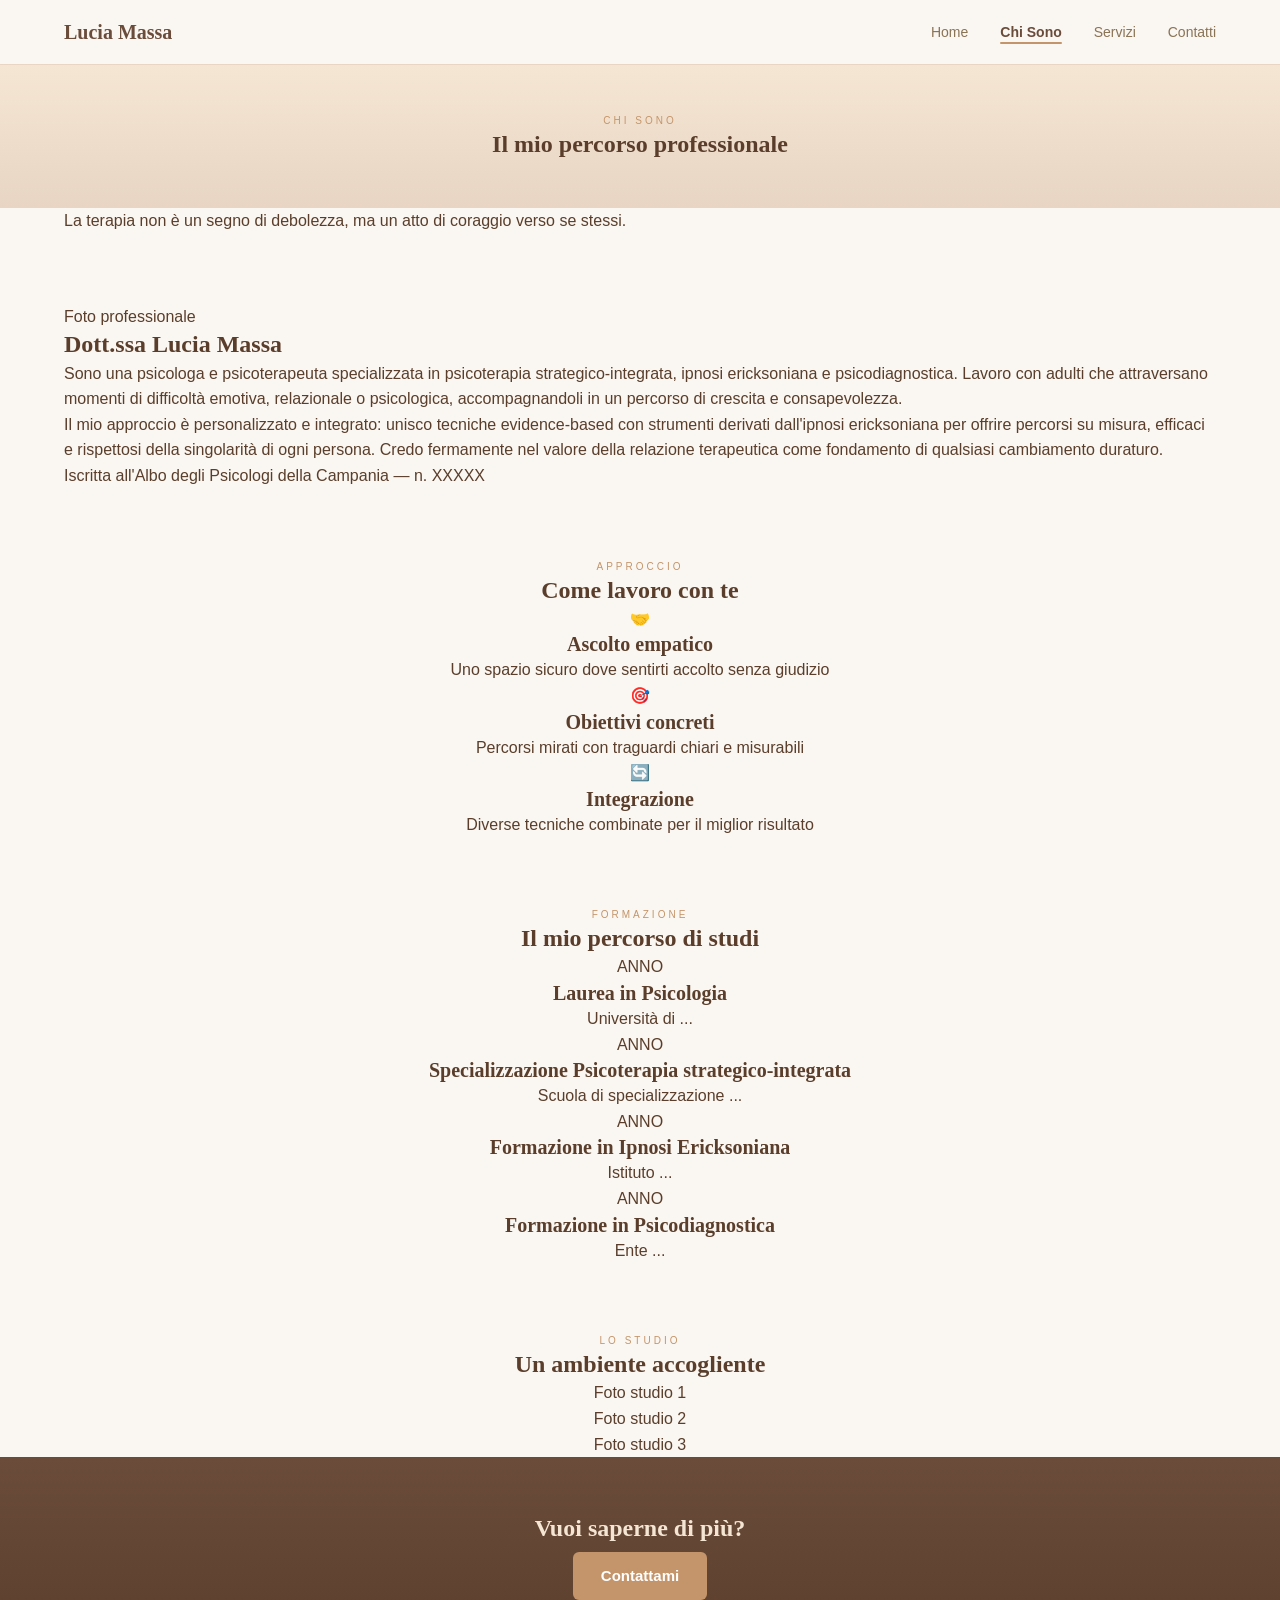
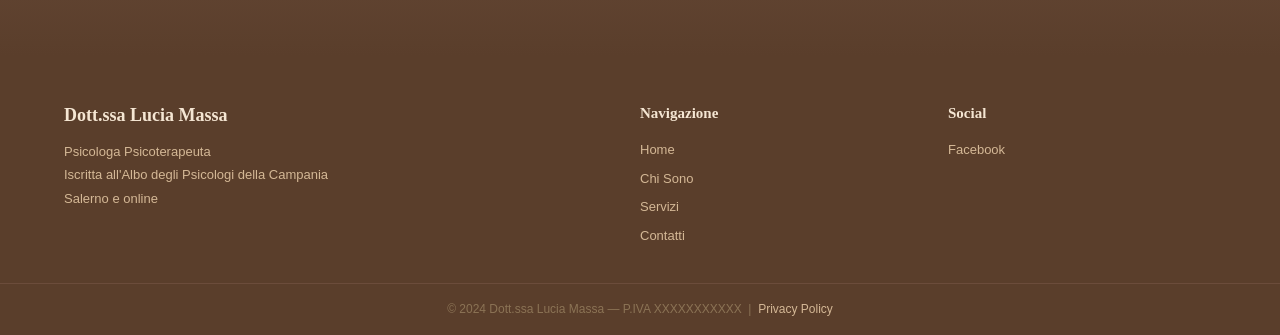
==== chi-sono.html @ 6794a8ab "feat: add Chi Sono page with bio, approach, timeline, and studio gallery" ====
<!DOCTYPE html>
<html lang="it">
<head>
  <meta charset="UTF-8">
  <meta name="viewport" content="width=device-width, initial-scale=1.0">
  <title>Chi Sono — Dott.ssa Lucia Massa, Psicologa Salerno</title>
  <meta name="description" content="Scopri il percorso professionale della Dott.ssa Lucia Massa, psicologa e psicoterapeuta a Salerno. Formazione, approccio terapeutico e valori che guidano il suo lavoro.">

  <!-- Open Graph -->
  <meta property="og:title" content="Chi Sono — Dott.ssa Lucia Massa, Psicologa Salerno">
  <meta property="og:description" content="Il percorso di formazione e l'approccio terapeutico della Dott.ssa Lucia Massa, psicologa e psicoterapeuta a Salerno.">
  <meta property="og:type" content="website">
  <meta property="og:locale" content="it_IT">

  <!-- Schema.org JSON-LD -->
  <script type="application/ld+json">
  {
    "@context": "https://schema.org",
    "@type": "Person",
    "name": "Lucia Massa",
    "jobTitle": "Psicologa Psicoterapeuta",
    "address": {
      "@type": "PostalAddress",
      "addressLocality": "Salerno",
      "addressCountry": "IT"
    }
  }
  </script>

  <link rel="stylesheet" href="css/style.css">
</head>
<body>

  <!-- Skip link -->
  <a href="#main-content" class="skip-link">Vai al contenuto principale</a>

  <!-- Navbar -->
  <nav class="navbar">
    <div class="container">
      <a href="index.html" class="navbar-logo">Lucia Massa</a>
      <ul class="navbar-links">
        <li><a href="index.html">Home</a></li>
        <li><a href="chi-sono.html" class="active">Chi Sono</a></li>
        <li><a href="servizi.html">Servizi</a></li>
        <li><a href="contatti.html">Contatti</a></li>
      </ul>
      <button class="hamburger" aria-label="Apri menu di navigazione" aria-expanded="false">
        <span></span>
        <span></span>
        <span></span>
      </button>
    </div>
  </nav>

  <!-- Mobile overlay -->
  <div class="mobile-overlay" id="mobileOverlay"></div>

  <!-- Mobile menu -->
  <div class="mobile-menu" id="mobileMenu">
    <a href="index.html">Home</a>
    <a href="chi-sono.html" class="active">Chi Sono</a>
    <a href="servizi.html">Servizi</a>
    <a href="contatti.html">Contatti</a>
  </div>

  <!-- Main content -->
  <main id="main-content">

    <!-- Page header -->
    <section class="page-header">
      <div class="container">
        <p class="section-label">Chi Sono</p>
        <h1 class="section-title">Il mio percorso professionale</h1>
      </div>
    </section>

    <!-- Quote section -->
    <section class="quote-section">
      <div class="container">
        <blockquote>
          La terapia non è un segno di debolezza, ma un atto di coraggio verso se stessi.
        </blockquote>
      </div>
    </section>

    <!-- Bio section -->
    <section class="bio-section section-padding fade-in">
      <div class="container">
        <div class="bio-grid">
          <div class="bio-photo-placeholder" aria-label="Foto professionale della Dott.ssa Lucia Massa">Foto professionale</div>
          <div class="bio-text">
            <h2>Dott.ssa Lucia Massa</h2>
            <p>Sono una psicologa e psicoterapeuta specializzata in psicoterapia strategico-integrata, ipnosi ericksoniana e psicodiagnostica. Lavoro con adulti che attraversano momenti di difficoltà emotiva, relazionale o psicologica, accompagnandoli in un percorso di crescita e consapevolezza.</p>
            <p>Il mio approccio è personalizzato e integrato: unisco tecniche evidence-based con strumenti derivati dall'ipnosi ericksoniana per offrire percorsi su misura, efficaci e rispettosi della singolarità di ogni persona. Credo fermamente nel valore della relazione terapeutica come fondamento di qualsiasi cambiamento duraturo.</p>
            <p class="bio-albo">Iscritta all'Albo degli Psicologi della Campania — n. XXXXX</p>
          </div>
        </div>
      </div>
    </section>

    <!-- Approach section -->
    <section class="approach-section fade-in">
      <div class="container" style="text-align: center;">
        <p class="section-label">Approccio</p>
        <h2 class="section-title">Come lavoro con te</h2>
        <div class="approach-grid">
          <div class="approach-card">
            <div class="card-emoji">🤝</div>
            <h3>Ascolto empatico</h3>
            <p>Uno spazio sicuro dove sentirti accolto senza giudizio</p>
          </div>
          <div class="approach-card">
            <div class="card-emoji">🎯</div>
            <h3>Obiettivi concreti</h3>
            <p>Percorsi mirati con traguardi chiari e misurabili</p>
          </div>
          <div class="approach-card">
            <div class="card-emoji">🔄</div>
            <h3>Integrazione</h3>
            <p>Diverse tecniche combinate per il miglior risultato</p>
          </div>
        </div>
      </div>
    </section>

    <!-- Timeline section -->
    <section class="timeline-section section-padding fade-in">
      <div class="container" style="text-align: center;">
        <p class="section-label">Formazione</p>
        <h2 class="section-title">Il mio percorso di studi</h2>
        <div class="timeline">
          <div class="timeline-item">
            <div class="timeline-dot"></div>
            <div class="timeline-content">
              <span class="timeline-year">ANNO</span>
              <h3>Laurea in Psicologia</h3>
              <p>Università di ...</p>
            </div>
          </div>
          <div class="timeline-item">
            <div class="timeline-dot"></div>
            <div class="timeline-content">
              <span class="timeline-year">ANNO</span>
              <h3>Specializzazione Psicoterapia strategico-integrata</h3>
              <p>Scuola di specializzazione ...</p>
            </div>
          </div>
          <div class="timeline-item">
            <div class="timeline-dot"></div>
            <div class="timeline-content">
              <span class="timeline-year">ANNO</span>
              <h3>Formazione in Ipnosi Ericksoniana</h3>
              <p>Istituto ...</p>
            </div>
          </div>
          <div class="timeline-item">
            <div class="timeline-dot"></div>
            <div class="timeline-content">
              <span class="timeline-year">ANNO</span>
              <h3>Formazione in Psicodiagnostica</h3>
              <p>Ente ...</p>
            </div>
          </div>
        </div>
      </div>
    </section>

    <!-- Studio section -->
    <section class="studio-section fade-in">
      <div class="container" style="text-align: center;">
        <p class="section-label">Lo studio</p>
        <h2 class="section-title">Un ambiente accogliente</h2>
        <div class="studio-grid">
          <div class="studio-placeholder">Foto studio 1</div>
          <div class="studio-placeholder">Foto studio 2</div>
          <div class="studio-placeholder">Foto studio 3</div>
        </div>
      </div>
    </section>

    <!-- CTA section -->
    <section class="cta-section fade-in">
      <div class="container">
        <h2>Vuoi saperne di più?</h2>
        <a href="contatti.html" class="btn btn-primary">Contattami</a>
      </div>
    </section>

  </main>

  <!-- Footer -->
  <footer class="footer">
    <div class="container">
      <div class="footer-grid">
        <div class="footer-brand">
          <h3>Dott.ssa Lucia Massa</h3>
          <p>Psicologa Psicoterapeuta<br>
          Iscritta all'Albo degli Psicologi della Campania<br>
          Salerno e online</p>
        </div>
        <div class="footer-nav">
          <h4>Navigazione</h4>
          <nav aria-label="Footer navigation">
            <a href="index.html">Home</a>
            <a href="chi-sono.html">Chi Sono</a>
            <a href="servizi.html">Servizi</a>
            <a href="contatti.html">Contatti</a>
          </nav>
        </div>
        <div class="footer-social">
          <h4>Social</h4>
          <a href="https://www.facebook.com/lucia.massa.106" target="_blank" rel="noopener">Facebook</a>
        </div>
      </div>
    </div>
    <div class="footer-bottom">
      <div class="container">
        <p>© 2024 Dott.ssa Lucia Massa — P.IVA XXXXXXXXXXX &nbsp;|&nbsp; <a href="privacy.html">Privacy Policy</a></p>
      </div>
    </div>
  </footer>

  <script src="js/main.js" defer></script>

</body>
</html>
---- css/style.css ----
/* ===========================
   CSS RESET
   =========================== */
*, *::before, *::after { margin: 0; padding: 0; box-sizing: border-box; }

/* ===========================
   CUSTOM PROPERTIES
   =========================== */
:root {
  --text-dark: #5a3e2b;
  --text-mid: #6b4c3b;
  --text-light: #8b7355;
  --accent: #c4956a;
  --accent-hover: #b8856a;
  --bg-primary: #faf6f1;
  --bg-secondary: #f5e6d3;
  --bg-tertiary: #e8d5c4;
  --bg-warm: #d4b896;
  --dark-bg: #5a3e2b;
  --dark-mid: #6b4c3b;
  --whatsapp: #25d366;
  --white: #ffffff;
  --shadow-sm: 0 1px 3px rgba(0,0,0,0.06);
  --shadow-md: 0 4px 12px rgba(0,0,0,0.08);
  --shadow-lg: 0 8px 24px rgba(0,0,0,0.12);
  --radius-sm: 6px;
  --radius-md: 10px;
  --radius-lg: 16px;
  --radius-full: 50%;
  --transition: 0.3s ease;
  --max-width: 1200px;
  --font-heading: Georgia, "Times New Roman", serif;
  --font-body: -apple-system, BlinkMacSystemFont, "Segoe UI", Roboto, "Helvetica Neue", Arial, sans-serif;
}

/* ===========================
   BASE
   =========================== */
html {
  scroll-behavior: smooth;
}

body {
  font-family: var(--font-body);
  color: var(--text-dark);
  background-color: var(--bg-primary);
  line-height: 1.6;
  -webkit-font-smoothing: antialiased;
  -moz-osx-font-smoothing: grayscale;
}

img {
  max-width: 100%;
  height: auto;
  display: block;
}

a {
  color: inherit;
  text-decoration: none;
}

ul {
  list-style: none;
}

/* ===========================
   TYPOGRAPHY
   =========================== */
h1, h2, h3, h4 {
  font-family: var(--font-heading);
  color: var(--text-dark);
  line-height: 1.3;
}

h1 { font-size: 2rem; }
h2 { font-size: 1.5rem; }
h3 { font-size: 1.25rem; }

.section-label {
  font-size: 0.625rem;
  color: var(--accent);
  letter-spacing: 3px;
  text-transform: uppercase;
}

.section-title {
  font-family: var(--font-heading);
  font-size: 1.5rem;
  color: var(--text-dark);
}

.section-subtitle {
  font-size: 0.875rem;
  color: var(--text-light);
}

/* ===========================
   LAYOUT
   =========================== */
.container {
  max-width: var(--max-width);
  margin: 0 auto;
  padding: 0 24px;
}

.section-padding {
  padding: 70px 0;
}

/* ===========================
   BUTTONS
   =========================== */
.btn {
  display: inline-flex;
  align-items: center;
  justify-content: center;
  gap: 0.5rem;
  padding: 12px 28px;
  border-radius: var(--radius-sm);
  font-size: 0.9375rem;
  font-weight: 600;
  cursor: pointer;
  transition: var(--transition);
  border: none;
  text-decoration: none;
}

.btn:hover {
  transform: translateY(-1px);
  box-shadow: var(--shadow-md);
}

.btn-primary {
  background-color: var(--accent);
  color: var(--white);
}

.btn-primary:hover {
  background-color: var(--accent-hover);
}

.btn-outline {
  background-color: transparent;
  color: var(--text-mid);
  border: 1.5px solid var(--accent);
}

.btn-outline:hover {
  background-color: var(--accent);
  color: var(--white);
}

.btn-whatsapp {
  background-color: #25d366;
  color: var(--white);
}

.btn-whatsapp:hover {
  background-color: #1fb855;
}

/* ===========================
   SKIP LINK
   =========================== */
.skip-link {
  position: absolute;
  top: -100%;
  left: 0;
  background-color: var(--accent);
  color: var(--white);
  padding: 8px 16px;
  z-index: 1000;
}

.skip-link:focus {
  top: 0;
}

/* ===========================
   SCROLL ANIMATIONS
   =========================== */
.fade-in {
  opacity: 0;
  transform: translateY(20px);
  transition: opacity 0.6s ease, transform 0.6s ease;
}

.fade-in.visible {
  opacity: 1;
  transform: translateY(0);
}

@media (prefers-reduced-motion: reduce) {
  .fade-in {
    opacity: 1;
    transform: none;
    transition: none;
  }
}

/* ===========================
   NAVBAR
   =========================== */
.navbar {
  position: sticky;
  top: 0;
  z-index: 100;
  background-color: var(--bg-primary);
  border-bottom: 1px solid var(--bg-tertiary);
  transition: box-shadow var(--transition);
}

.navbar.scrolled {
  box-shadow: var(--shadow-md);
}

.navbar .container {
  display: flex;
  justify-content: space-between;
  align-items: center;
  padding-top: 16px;
  padding-bottom: 16px;
}

.navbar-logo {
  font-family: var(--font-heading);
  font-size: 1.25rem;
  font-weight: bold;
  color: var(--text-mid);
}

.navbar-links {
  display: flex;
  gap: 2rem;
}

.navbar-links a {
  font-size: 0.875rem;
  color: var(--text-light);
  transition: color var(--transition);
  position: relative;
}

.navbar-links a:hover,
.navbar-links a.active {
  color: var(--text-mid);
  font-weight: 600;
}

.navbar-links a.active::after {
  content: "";
  position: absolute;
  bottom: -4px;
  left: 0;
  right: 0;
  height: 2px;
  background-color: var(--accent);
  border-radius: 1px;
}

/* ===========================
   HAMBURGER
   =========================== */
.hamburger {
  display: none;
  flex-direction: column;
  gap: 5px;
  cursor: pointer;
  padding: 4px;
  background: none;
  border: none;
}

.hamburger span {
  display: block;
  width: 24px;
  height: 2px;
  background-color: var(--text-mid);
  transition: transform var(--transition), opacity var(--transition);
}

.hamburger.open span:first-child {
  transform: rotate(45deg) translate(5px, 5px);
}

.hamburger.open span:nth-child(2) {
  opacity: 0;
}

.hamburger.open span:last-child {
  transform: rotate(-45deg) translate(5px, -5px);
}

/* ===========================
   MOBILE MENU
   =========================== */
.mobile-menu {
  position: fixed;
  top: 0;
  right: -100%;
  width: 280px;
  height: 100vh;
  background-color: var(--bg-primary);
  z-index: 99;
  padding: 80px 32px 32px;
  transition: right var(--transition);
  box-shadow: var(--shadow-lg);
}

.mobile-menu.open {
  right: 0;
}

.mobile-menu a {
  display: block;
  font-size: 1.125rem;
  color: var(--text-mid);
  padding: 16px 0;
  border-bottom: 1px solid var(--bg-tertiary);
  transition: color var(--transition);
}

.mobile-menu a:hover,
.mobile-menu a.active {
  color: var(--accent);
  font-weight: bold;
}

.mobile-overlay {
  display: none;
  position: fixed;
  inset: 0;
  background-color: rgba(0, 0, 0, 0.4);
  z-index: 98;
}

.mobile-overlay.open {
  display: block;
}

/* ===========================
   FOOTER
   =========================== */
.footer {
  background-color: var(--dark-bg);
  color: var(--bg-warm);
  padding: 48px 0 0;
}

.footer-grid {
  display: grid;
  grid-template-columns: 2fr 1fr 1fr;
  gap: 40px;
  padding-bottom: 32px;
}

.footer-brand h3 {
  font-family: var(--font-heading);
  color: var(--bg-secondary);
  font-size: 1.125rem;
  margin-bottom: 0.75rem;
}

.footer-brand p {
  font-size: 0.8125rem;
  line-height: 1.8;
  color: var(--bg-warm);
}

.footer-nav h4,
.footer-social h4 {
  font-family: var(--font-heading);
  color: var(--bg-secondary);
  font-size: 0.9375rem;
  margin-bottom: 0.75rem;
}

.footer-nav a,
.footer-social a {
  display: block;
  font-size: 0.8125rem;
  color: var(--bg-warm);
  padding: 4px 0;
  transition: color var(--transition);
}

.footer-nav a:hover,
.footer-social a:hover {
  color: var(--accent);
}

.footer-bottom {
  border-top: 1px solid var(--dark-mid);
  padding: 16px 0;
  text-align: center;
  font-size: 0.75rem;
  color: var(--text-light);
}

.footer-bottom a {
  color: var(--bg-warm);
  transition: color var(--transition);
}

.footer-bottom a:hover {
  color: var(--accent);
}

/* ===========================
   PAGE HEADER
   =========================== */
.page-header {
  background: linear-gradient(var(--bg-secondary), var(--bg-tertiary));
  padding: 48px 0;
  text-align: center;
}

/* ===========================
   CTA SECTION
   =========================== */
.cta-section {
  background: linear-gradient(var(--dark-mid), var(--dark-bg));
  padding: 56px 0;
  text-align: center;
}

.cta-section h2 {
  font-family: var(--font-heading);
  color: var(--bg-secondary);
  font-size: 1.5rem;
  margin-bottom: 0.5rem;
}

.cta-section p {
  color: var(--bg-warm);
  font-size: 0.875rem;
  margin-bottom: 1.5rem;
}

.cta-buttons {
  display: flex;
  gap: 12px;
  justify-content: center;
  flex-wrap: wrap;
}

/* ===========================
   HERO
   =========================== */
.hero {
  background: linear-gradient(135deg, var(--bg-secondary) 0%, var(--bg-tertiary) 50%, var(--bg-warm) 100%);
  padding: 72px 0;
}

.hero-grid {
  display: flex;
  align-items: center;
  gap: 48px;
}

.hero-content {
  flex: 1;
}

.hero-content h1 {
  font-size: 2rem;
  margin-top: 0.5rem;
  margin-bottom: 0.75rem;
}

.hero-subtitle {
  font-size: 0.9375rem;
  color: var(--text-light);
  line-height: 1.7;
  margin-bottom: 1.5rem;
}

.hero-buttons {
  display: flex;
  gap: 12px;
  margin-bottom: 1rem;
  flex-wrap: wrap;
}

.hero-albo {
  font-size: 0.75rem;
  color: var(--text-light);
}

.hero-image {
  flex-shrink: 0;
}

.hero-image img,
.hero-image-placeholder {
  width: 220px;
  height: 220px;
  border-radius: var(--radius-full);
  object-fit: cover;
  border: 5px solid rgba(255, 255, 255, 0.5);
}

.hero-image-placeholder {
  background-color: var(--bg-warm);
  display: flex;
  align-items: center;
  justify-content: center;
  font-size: 0.875rem;
  color: var(--text-mid);
}

/* ===========================
   PILLS
   =========================== */
.pill-list {
  display: flex;
  flex-wrap: wrap;
  gap: 10px;
  justify-content: center;
  margin-top: 1.25rem;
}

.pill {
  background-color: var(--white);
  padding: 8px 18px;
  border-radius: 24px;
  font-size: 0.8125rem;
  color: var(--text-mid);
  box-shadow: var(--shadow-sm);
  transition: var(--transition);
}

.pill:hover {
  transform: translateY(-2px);
  box-shadow: var(--shadow-md);
}

/* ===========================
   SERVICE CARDS
   =========================== */
.cards-row {
  display: grid;
  grid-template-columns: repeat(3, 1fr);
  gap: 20px;
  margin-top: 2rem;
}

.service-card {
  background-color: var(--bg-primary);
  border-radius: var(--radius-md);
  padding: 28px 20px;
  text-align: center;
  transition: var(--transition);
  display: block;
}

.service-card:hover {
  transform: translateY(-4px);
  box-shadow: var(--shadow-md);
}

.service-icon {
  width: 56px;
  height: 56px;
  border-radius: var(--radius-full);
  background: linear-gradient(135deg, var(--accent), var(--bg-warm));
  display: flex;
  align-items: center;
  justify-content: center;
  font-size: 1.5rem;
  margin: 0 auto 14px;
}

.service-card h3 {
  font-size: 1rem;
  margin-bottom: 0.5rem;
}

.service-card p {
  font-size: 0.8125rem;
  color: var(--text-light);
  line-height: 1.5;
}

.card-link {
  display: inline-block;
  margin-top: 12px;
  font-size: 0.8125rem;
  color: var(--accent);
  font-weight: bold;
}

/* ===========================
   COME LAVORO
   =========================== */
.come-lavoro {
  background-color: var(--dark-mid);
}

.steps-row {
  display: flex;
  align-items: flex-start;
  justify-content: center;
  gap: 16px;
  margin-top: 2rem;
  flex-wrap: wrap;
}

.step {
  flex: 1;
  max-width: 240px;
  text-align: center;
}

.step-number {
  width: 44px;
  height: 44px;
  border-radius: var(--radius-full);
  background-color: var(--accent);
  color: var(--white);
  display: flex;
  align-items: center;
  justify-content: center;
  font-family: var(--font-heading);
  font-size: 1.25rem;
  margin: 0 auto 10px;
}

.step h3 {
  color: var(--bg-secondary);
  font-size: 0.9375rem;
  margin-bottom: 0.375rem;
}

.step p {
  color: var(--bg-warm);
  font-size: 0.8125rem;
  line-height: 1.5;
}

.step-arrow {
  color: var(--accent);
  font-size: 1.5rem;
  margin-top: 12px;
  flex-shrink: 0;
}

/* ===========================
   TESTIMONIAL
   =========================== */
.testimonial {
  background-color: var(--bg-secondary);
}

.testimonial-grid {
  display: grid;
  grid-template-columns: repeat(2, 1fr);
  gap: 20px;
  margin-top: 2rem;
}

.testimonial-card {
  background-color: var(--white);
  border-radius: var(--radius-md);
  padding: 24px;
  box-shadow: var(--shadow-sm);
  text-align: left;
}

.quote-mark {
  font-size: 2.5rem;
  color: var(--accent);
  font-family: var(--font-heading);
  line-height: 1;
  margin-bottom: 0.25rem;
}

.quote-text {
  font-size: 0.875rem;
  color: var(--text-mid);
  line-height: 1.7;
  font-style: italic;
}

.quote-author {
  font-size: 0.8125rem;
  color: var(--text-light);
  margin-top: 12px;
}

.stars {
  color: var(--accent);
  font-size: 0.75rem;
  margin-top: 6px;
  letter-spacing: 2px;
}

/* ===========================
   SOCIAL SECTION
   =========================== */
.social-section {
  background-color: var(--bg-primary);
}

.fb-embed-wrapper {
  margin-top: 1rem;
  display: flex;
  justify-content: center;
}

/* ===========================
   RESPONSIVE — TABLET (max-width: 1024px)
   =========================== */
@media (max-width: 1024px) {
  .hero-content h1 {
    font-size: 1.75rem;
  }

  .hero-image img,
  .hero-image-placeholder {
    width: 180px;
    height: 180px;
  }

  .cards-row {
    grid-template-columns: repeat(2, 1fr);
  }

  .footer-grid {
    grid-template-columns: 1fr 1fr;
    gap: 24px;
  }
}

/* ===========================
   RESPONSIVE — MOBILE (max-width: 768px)
   =========================== */
@media (max-width: 768px) {
  .navbar-links {
    display: none;
  }

  .hamburger {
    display: flex;
  }

  .hero {
    padding: 48px 0;
  }

  .hero-grid {
    flex-direction: column-reverse;
    align-items: center;
    text-align: center;
    gap: 24px;
  }

  .hero-buttons {
    justify-content: center;
  }

  .hero-image img,
  .hero-image-placeholder {
    width: 160px;
    height: 160px;
  }

  .section-padding {
    padding: 48px 0;
  }

  .section-title {
    font-size: 1.25rem;
  }

  .cards-row {
    grid-template-columns: 1fr;
    gap: 16px;
  }

  .steps-row {
    flex-direction: column;
    align-items: center;
    gap: 20px;
  }

  .step-arrow {
    display: none;
  }

  .step {
    max-width: 100%;
  }

  .testimonial-grid {
    grid-template-columns: 1fr;
  }

  .cta-buttons {
    flex-direction: column;
    align-items: center;
  }

  .footer-grid {
    grid-template-columns: 1fr;
    gap: 24px;
    text-align: center;
  }

  .bio-grid {
    flex-direction: column;
    align-items: center;
    text-align: center;
  }

  .bio-photo {
    width: 180px;
    height: 220px;
  }

  .approach-grid {
    grid-template-columns: 1fr;
  }

  .studio-grid {
    grid-template-columns: 1fr;
  }

  .service-block-content {
    flex-direction: column;
    align-items: center;
    text-align: center;
  }

  .contact-grid {
    grid-template-columns: 1fr;
  }

  .prima-visita-grid {
    grid-template-columns: repeat(2, 1fr);
  }
}

/* ===========================
   RESPONSIVE — SMALL MOBILE (max-width: 480px)
   =========================== */
@media (max-width: 480px) {
  h1 {
    font-size: 1.5rem;
  }

  .btn {
    padding: 10px 20px;
    font-size: 0.875rem;
    width: 100%;
    justify-content: center;
  }

  .hero-buttons {
    flex-direction: column;
    width: 100%;
  }

  .prima-visita-grid {
    grid-template-columns: 1fr;
  }
}
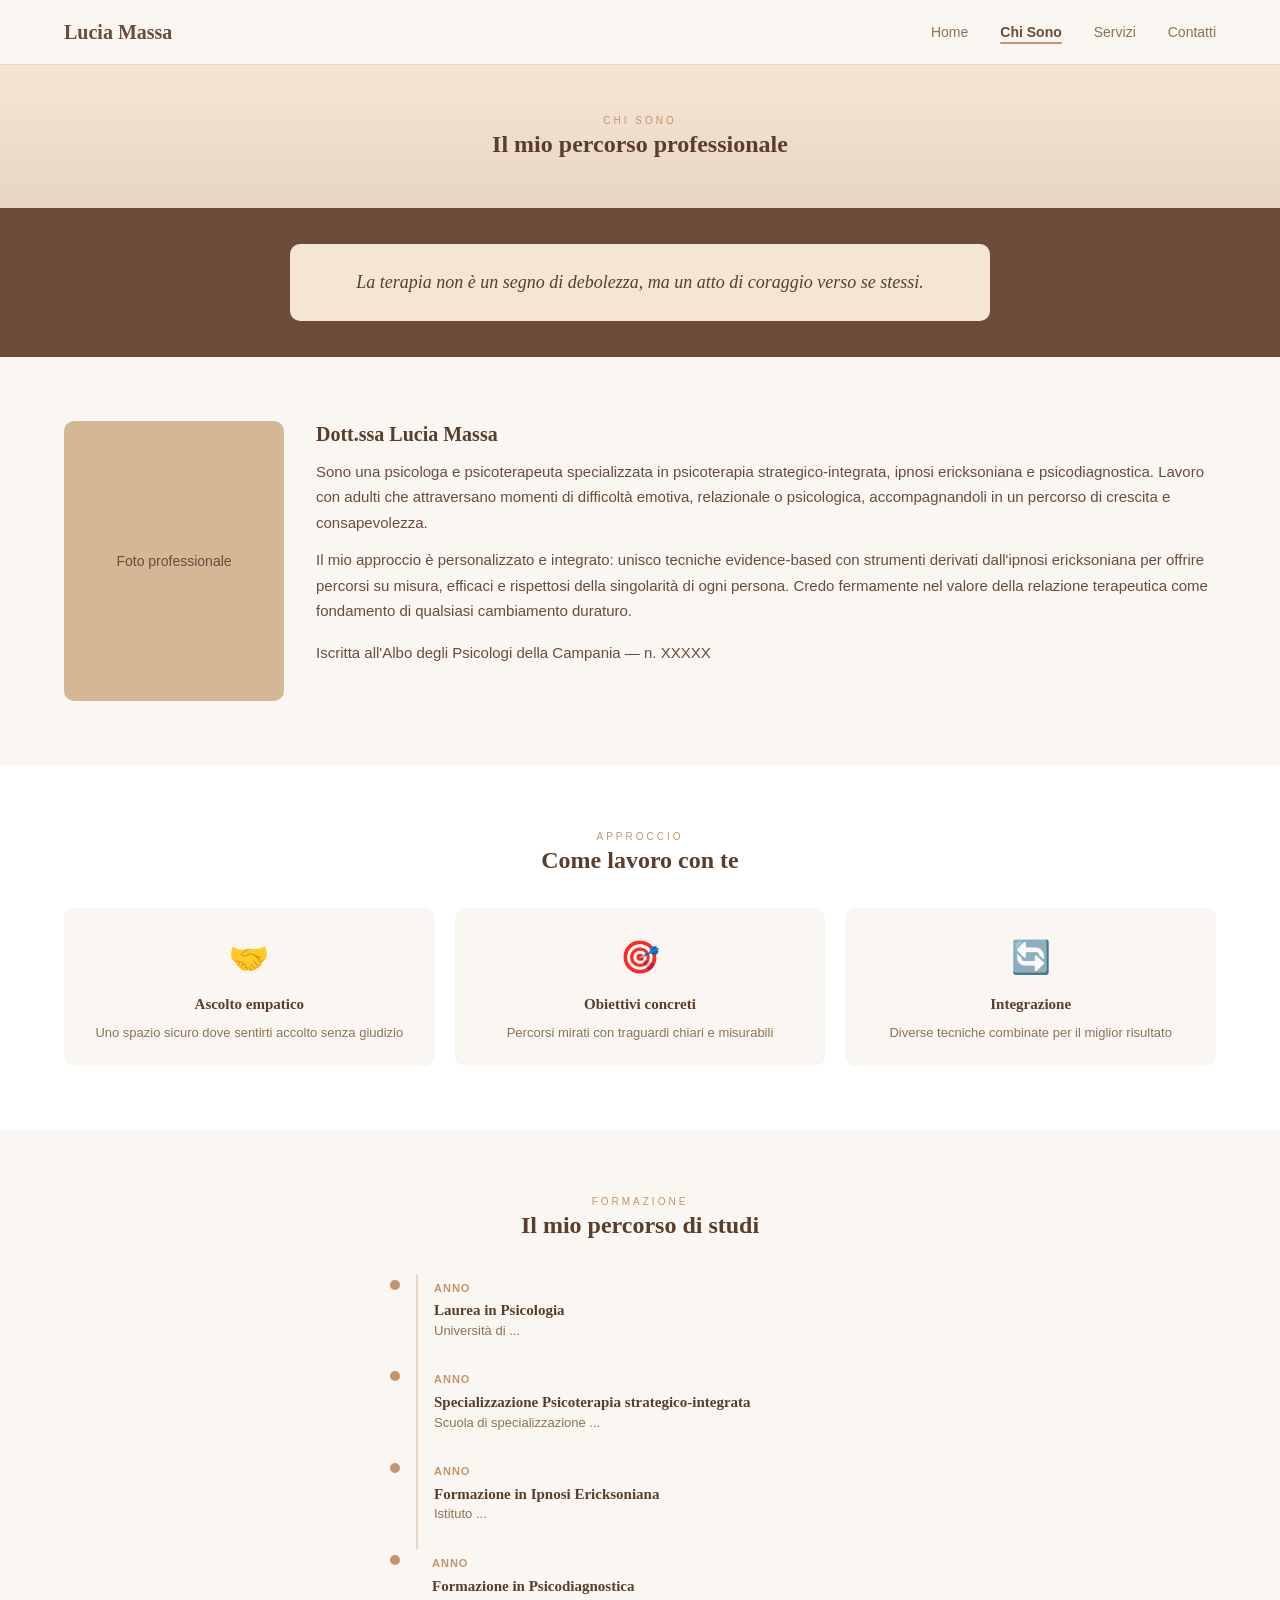
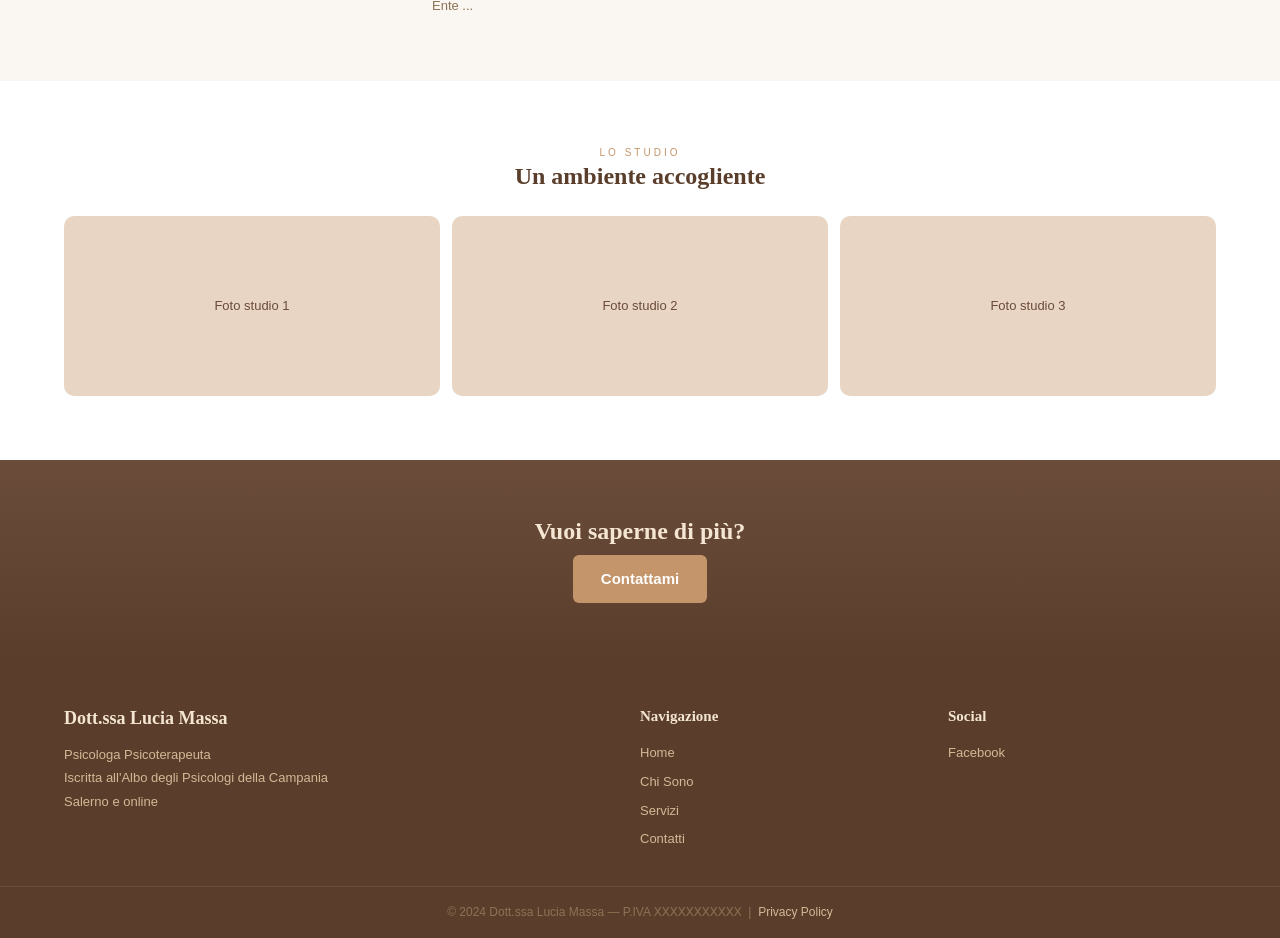
==== commit a303c865: "feat: accessibility, SEO, and performance polish" ====
--- a/chi-sono.html
+++ b/chi-sono.html
@@ -171,9 +171,9 @@
         <p class="section-label">Lo studio</p>
         <h2 class="section-title">Un ambiente accogliente</h2>
         <div class="studio-grid">
-          <div class="studio-placeholder">Foto studio 1</div>
-          <div class="studio-placeholder">Foto studio 2</div>
-          <div class="studio-placeholder">Foto studio 3</div>
+          <div class="studio-placeholder" aria-label="Foto dello studio 1">Foto studio 1</div>
+          <div class="studio-placeholder" aria-label="Foto dello studio 2">Foto studio 2</div>
+          <div class="studio-placeholder" aria-label="Foto dello studio 3">Foto studio 3</div>
         </div>
       </div>
     </section>
--- a/css/style.css
+++ b/css/style.css
@@ -191,6 +191,16 @@
   transform: translateY(0);
 }
 
+/* ===== FOCUS STYLES ===== */
+a:focus-visible,
+button:focus-visible,
+input:focus-visible,
+select:focus-visible,
+textarea:focus-visible {
+  outline: 2px solid var(--accent);
+  outline-offset: 2px;
+}
+
 @media (prefers-reduced-motion: reduce) {
   .fade-in {
     opacity: 1;
@@ -710,6 +720,547 @@
 }
 
 /* ===========================
+   QUOTE SECTION
+   =========================== */
+.quote-section {
+  background-color: var(--dark-mid);
+  padding: 36px 24px;
+  text-align: center;
+}
+
+.quote-section blockquote {
+  font-family: var(--font-heading);
+  font-size: 1.125rem;
+  background-color: var(--bg-secondary);
+  font-style: italic;
+  line-height: 1.6;
+  max-width: 700px;
+  margin: 0 auto;
+  padding: 24px 32px;
+  border-radius: var(--radius-md);
+  color: var(--text-dark);
+}
+
+/* ===========================
+   BIO SECTION
+   =========================== */
+.bio-section {
+  padding: 64px 0;
+}
+
+.bio-grid {
+  display: flex;
+  gap: 32px;
+  align-items: flex-start;
+}
+
+.bio-photo,
+.bio-photo-placeholder {
+  width: 220px;
+  min-height: 280px;
+  border-radius: var(--radius-md);
+  object-fit: cover;
+  flex-shrink: 0;
+}
+
+.bio-photo-placeholder {
+  background-color: var(--bg-warm);
+  display: flex;
+  align-items: center;
+  justify-content: center;
+  font-size: 0.875rem;
+  color: var(--text-mid);
+}
+
+.bio-text h2 {
+  font-size: 1.25rem;
+  margin-bottom: 0.75rem;
+}
+
+.bio-text p {
+  font-size: 0.9375rem;
+  color: var(--text-mid);
+  line-height: 1.7;
+  margin-bottom: 0.75rem;
+}
+
+.bio-albo {
+  font-size: 0.8125rem;
+  color: var(--text-light);
+  margin-top: 1rem;
+}
+
+/* ===========================
+   APPROACH SECTION
+   =========================== */
+.approach-section {
+  background-color: var(--white);
+  padding: 64px 0;
+}
+
+.approach-grid {
+  display: grid;
+  grid-template-columns: repeat(3, 1fr);
+  gap: 20px;
+  margin-top: 2rem;
+}
+
+.approach-card {
+  background-color: var(--bg-primary);
+  border-radius: var(--radius-md);
+  padding: 24px;
+  text-align: center;
+}
+
+.card-emoji {
+  font-size: 2rem;
+  margin-bottom: 0.75rem;
+}
+
+.approach-card h3 {
+  font-size: 0.9375rem;
+  margin-bottom: 0.5rem;
+}
+
+.approach-card p {
+  font-size: 0.8125rem;
+  color: var(--text-light);
+  line-height: 1.5;
+}
+
+/* ===========================
+   TIMELINE SECTION
+   =========================== */
+.timeline-section {
+  padding: 64px 0;
+}
+
+.timeline {
+  max-width: 500px;
+  margin: 2rem auto 0;
+}
+
+.timeline-item {
+  display: flex;
+  gap: 16px;
+  align-items: flex-start;
+  position: relative;
+}
+
+.timeline-dot {
+  width: 10px;
+  height: 10px;
+  border-radius: var(--radius-full);
+  background-color: var(--accent);
+  margin-top: 6px;
+  flex-shrink: 0;
+}
+
+.timeline-content {
+  border-left: 2px solid var(--bg-tertiary);
+  padding-left: 16px;
+  padding-bottom: 24px;
+  text-align: left;
+}
+
+.timeline-item:last-child .timeline-content {
+  border-left: none;
+  padding-bottom: 0;
+}
+
+.timeline-year {
+  font-size: 0.6875rem;
+  color: var(--accent);
+  font-weight: bold;
+  text-transform: uppercase;
+  letter-spacing: 1px;
+}
+
+.timeline-content h3 {
+  font-size: 0.9375rem;
+  margin-top: 2px;
+}
+
+.timeline-content p {
+  font-size: 0.8125rem;
+  color: var(--text-light);
+}
+
+/* ===========================
+   STUDIO SECTION
+   =========================== */
+.studio-section {
+  background-color: var(--white);
+  padding: 64px 0;
+}
+
+.studio-grid {
+  display: grid;
+  grid-template-columns: repeat(3, 1fr);
+  gap: 12px;
+  margin-top: 1.5rem;
+}
+
+.studio-grid img,
+.studio-placeholder {
+  width: 100%;
+  height: 180px;
+  border-radius: var(--radius-md);
+  object-fit: cover;
+}
+
+.studio-placeholder {
+  background-color: var(--bg-tertiary);
+  display: flex;
+  align-items: center;
+  justify-content: center;
+  font-size: 0.8125rem;
+  color: var(--text-mid);
+}
+
+/* ===========================
+   SERVICE BLOCKS
+   =========================== */
+.service-block {
+  padding: 40px 0;
+  background-color: var(--bg-primary);
+}
+
+.service-block.alt-bg {
+  background-color: var(--white);
+}
+
+.service-block-content {
+  display: flex;
+  gap: 24px;
+  align-items: flex-start;
+}
+
+.service-block-icon {
+  width: 60px;
+  height: 60px;
+  border-radius: var(--radius-full);
+  background: linear-gradient(135deg, var(--accent), var(--bg-warm));
+  display: flex;
+  align-items: center;
+  justify-content: center;
+  font-size: 1.75rem;
+  flex-shrink: 0;
+}
+
+.service-block-text h3 {
+  font-size: 1.25rem;
+  margin-bottom: 0.5rem;
+}
+
+.service-block-text > p {
+  font-size: 0.9375rem;
+  color: var(--text-mid);
+  line-height: 1.7;
+  margin-bottom: 1rem;
+}
+
+.service-meta {
+  display: flex;
+  flex-wrap: wrap;
+  gap: 16px;
+  margin-bottom: 1rem;
+}
+
+.service-meta span {
+  font-size: 0.8125rem;
+  color: var(--text-light);
+}
+
+.service-tags {
+  display: flex;
+  flex-wrap: wrap;
+  gap: 6px;
+}
+
+.service-tags .pill {
+  font-size: 0.75rem;
+  padding: 4px 12px;
+}
+
+.service-tags-label {
+  font-size: 0.875rem;
+  color: var(--text-dark);
+  font-weight: bold;
+  margin-bottom: 0.5rem;
+}
+
+.service-divider {
+  height: 1px;
+  background-color: var(--bg-tertiary);
+  margin: 0 auto;
+  max-width: var(--max-width);
+}
+
+/* ===========================
+   FAQ
+   =========================== */
+.faq-section {
+  background-color: var(--white);
+  padding: 64px 0;
+}
+
+.faq-list {
+  max-width: 700px;
+  margin: 2rem auto 0;
+  display: flex;
+  flex-direction: column;
+  gap: 8px;
+}
+
+.faq-item {
+  background-color: var(--bg-primary);
+  border-radius: var(--radius-sm);
+  overflow: hidden;
+}
+
+.faq-question {
+  width: 100%;
+  display: flex;
+  justify-content: space-between;
+  align-items: center;
+  padding: 14px 18px;
+  background: none;
+  border: none;
+  cursor: pointer;
+  font-size: 0.9375rem;
+  color: var(--text-dark);
+  font-family: var(--font-body);
+  text-align: left;
+}
+
+.faq-icon {
+  color: var(--accent);
+  font-size: 1.25rem;
+  transition: transform var(--transition);
+  flex-shrink: 0;
+}
+
+.faq-item.open .faq-icon {
+  transform: rotate(45deg);
+}
+
+.faq-answer {
+  max-height: 0;
+  overflow: hidden;
+  transition: max-height 0.3s ease;
+}
+
+.faq-answer p {
+  padding: 0 18px 16px;
+  font-size: 0.875rem;
+  color: var(--text-mid);
+  line-height: 1.7;
+}
+
+/* ===========================
+   PRIMA VISITA
+   =========================== */
+.prima-visita {
+  background-color: var(--dark-mid);
+  padding: 40px 0;
+}
+
+.prima-visita-grid {
+  display: grid;
+  grid-template-columns: repeat(4, 1fr);
+  gap: 16px;
+  margin-top: 1.25rem;
+}
+
+.prima-visita-item {
+  text-align: center;
+}
+
+.item-emoji {
+  font-size: 1.75rem;
+  margin-bottom: 0.5rem;
+}
+
+.prima-visita-item p {
+  font-size: 0.8125rem;
+  color: var(--bg-secondary);
+  line-height: 1.5;
+}
+
+/* ===========================
+   CONTACT SECTION
+   =========================== */
+.contact-section {
+  padding: 64px 0;
+}
+
+.contact-grid {
+  display: grid;
+  grid-template-columns: repeat(2, 1fr);
+  gap: 28px;
+}
+
+/* Info card */
+.contact-info-card {
+  background-color: var(--white);
+  border-radius: var(--radius-md);
+  padding: 24px;
+  box-shadow: var(--shadow-sm);
+  margin-bottom: 16px;
+}
+
+.contact-info-card h3 {
+  font-size: 1rem;
+  margin-bottom: 1rem;
+}
+
+.info-row {
+  display: flex;
+  gap: 10px;
+  align-items: flex-start;
+  margin-bottom: 12px;
+}
+
+.info-icon {
+  font-size: 1.125rem;
+  flex-shrink: 0;
+}
+
+.info-label {
+  font-size: 0.8125rem;
+  color: var(--text-dark);
+  font-weight: bold;
+}
+
+.info-value {
+  font-size: 0.8125rem;
+  color: var(--text-light);
+}
+
+.info-value a {
+  color: var(--text-light);
+  transition: color var(--transition);
+}
+
+.info-value a:hover {
+  color: var(--accent);
+}
+
+/* Hours card */
+.hours-card {
+  background-color: var(--white);
+  border-radius: var(--radius-md);
+  padding: 24px;
+  box-shadow: var(--shadow-sm);
+  margin-bottom: 16px;
+}
+
+.hours-card h3 {
+  font-size: 1rem;
+  margin-bottom: 0.75rem;
+}
+
+.hours-card p {
+  font-size: 0.875rem;
+  color: var(--text-mid);
+  line-height: 2;
+}
+
+/* Map embed */
+.map-embed {
+  border-radius: var(--radius-md);
+  overflow: hidden;
+  height: 200px;
+  background-color: var(--bg-warm);
+  display: flex;
+  align-items: center;
+  justify-content: center;
+  font-size: 0.875rem;
+  color: var(--text-mid);
+}
+
+.map-embed iframe {
+  width: 100%;
+  height: 100%;
+  border: 0;
+}
+
+/* Contact form */
+.contact-form-wrapper {
+  background-color: var(--white);
+  border-radius: var(--radius-md);
+  padding: 28px;
+  box-shadow: var(--shadow-sm);
+}
+
+.contact-form-wrapper h3 {
+  font-size: 1rem;
+  margin-bottom: 1.25rem;
+}
+
+.form-group {
+  margin-bottom: 14px;
+}
+
+.form-group label {
+  display: block;
+  font-size: 0.8125rem;
+  color: var(--text-light);
+  margin-bottom: 4px;
+}
+
+.form-group input,
+.form-group select,
+.form-group textarea {
+  width: 100%;
+  padding: 10px 14px;
+  background-color: var(--bg-primary);
+  border: 1px solid var(--bg-tertiary);
+  border-radius: var(--radius-sm);
+  font-size: 0.875rem;
+  color: var(--text-dark);
+  font-family: var(--font-body);
+  transition: border-color var(--transition);
+}
+
+.form-group input:focus,
+.form-group select:focus,
+.form-group textarea:focus {
+  outline: none;
+  border-color: var(--accent);
+  box-shadow: 0 0 0 3px rgba(196, 149, 106, 0.15);
+}
+
+.form-group textarea {
+  resize: vertical;
+  min-height: 100px;
+}
+
+.form-checkbox {
+  display: flex;
+  align-items: flex-start;
+  gap: 8px;
+}
+
+.form-checkbox input {
+  width: auto;
+  margin-top: 3px;
+  flex-shrink: 0;
+}
+
+.form-checkbox label {
+  font-size: 0.75rem;
+  color: var(--text-light);
+  line-height: 1.5;
+}
+
+.form-checkbox a {
+  color: var(--accent);
+  text-decoration: underline;
+}
+
+/* ===========================
    RESPONSIVE — TABLET (max-width: 1024px)
    =========================== */
 @media (max-width: 1024px) {
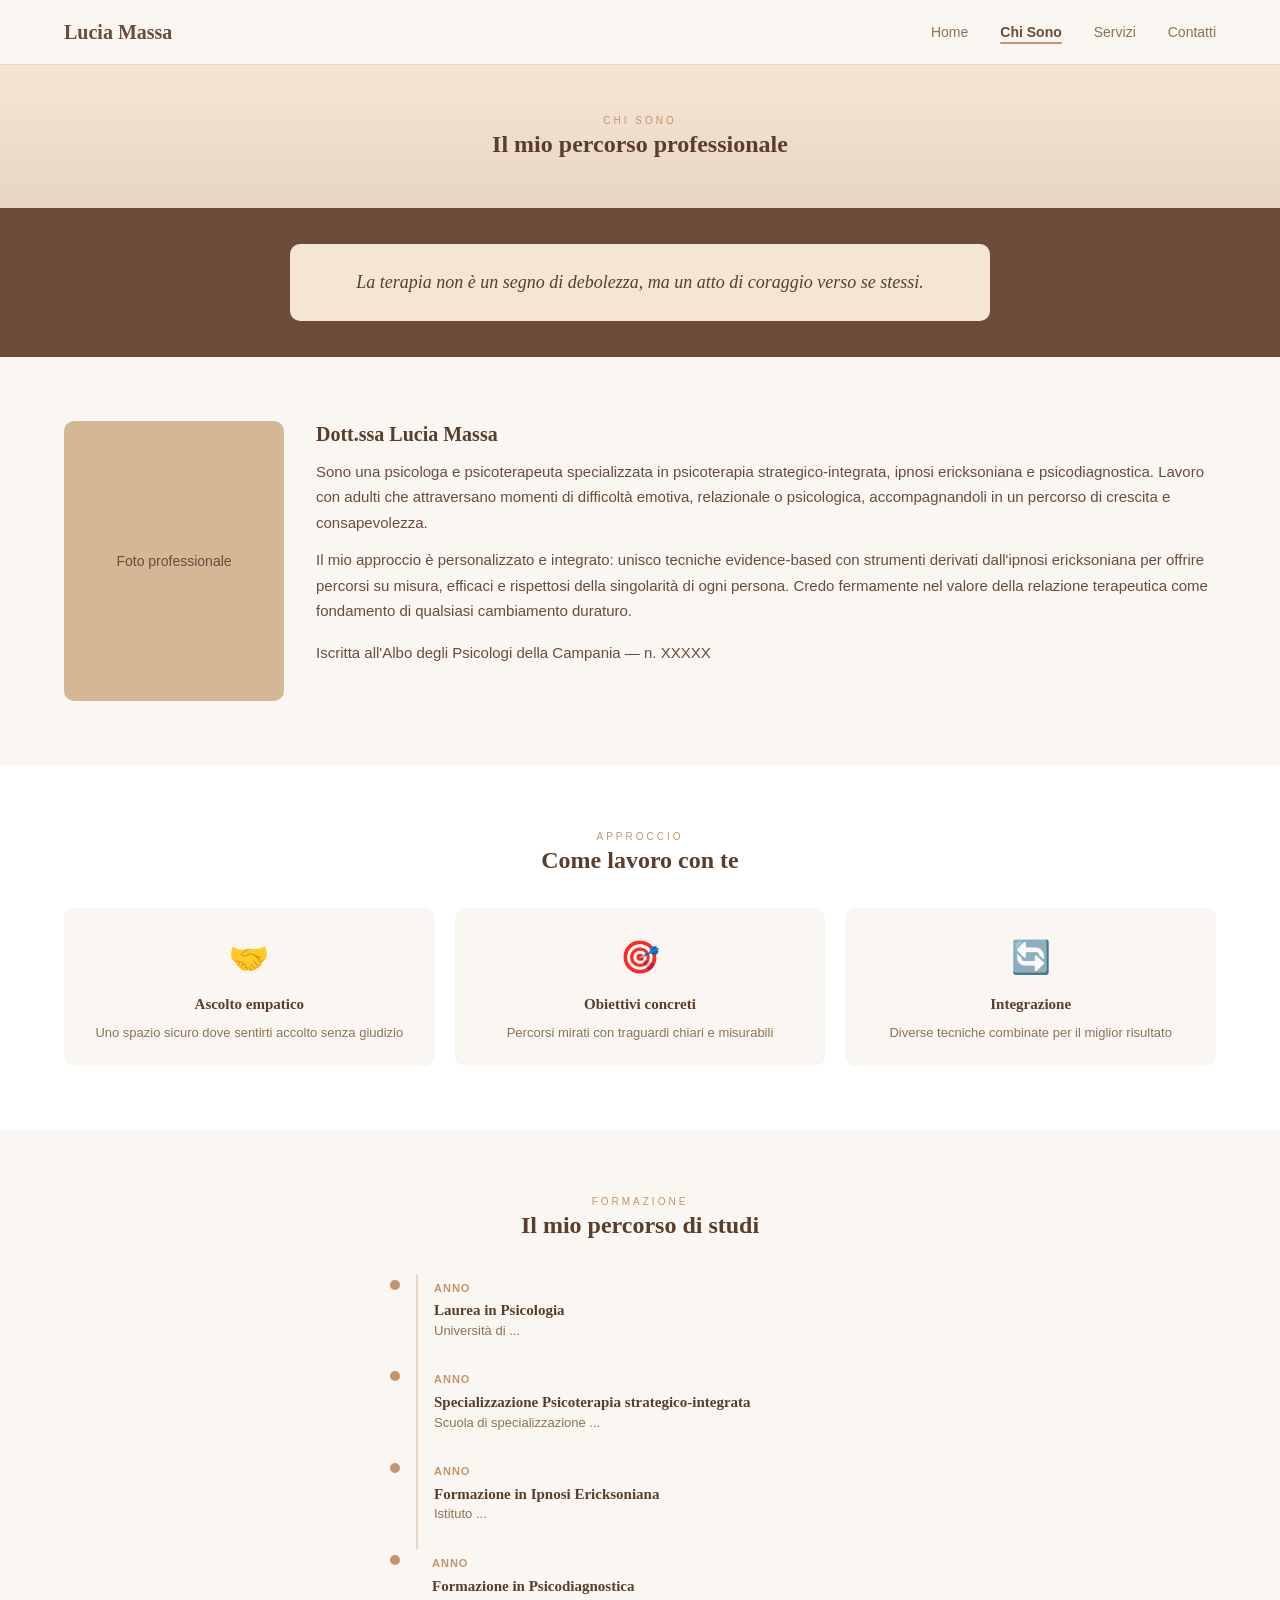
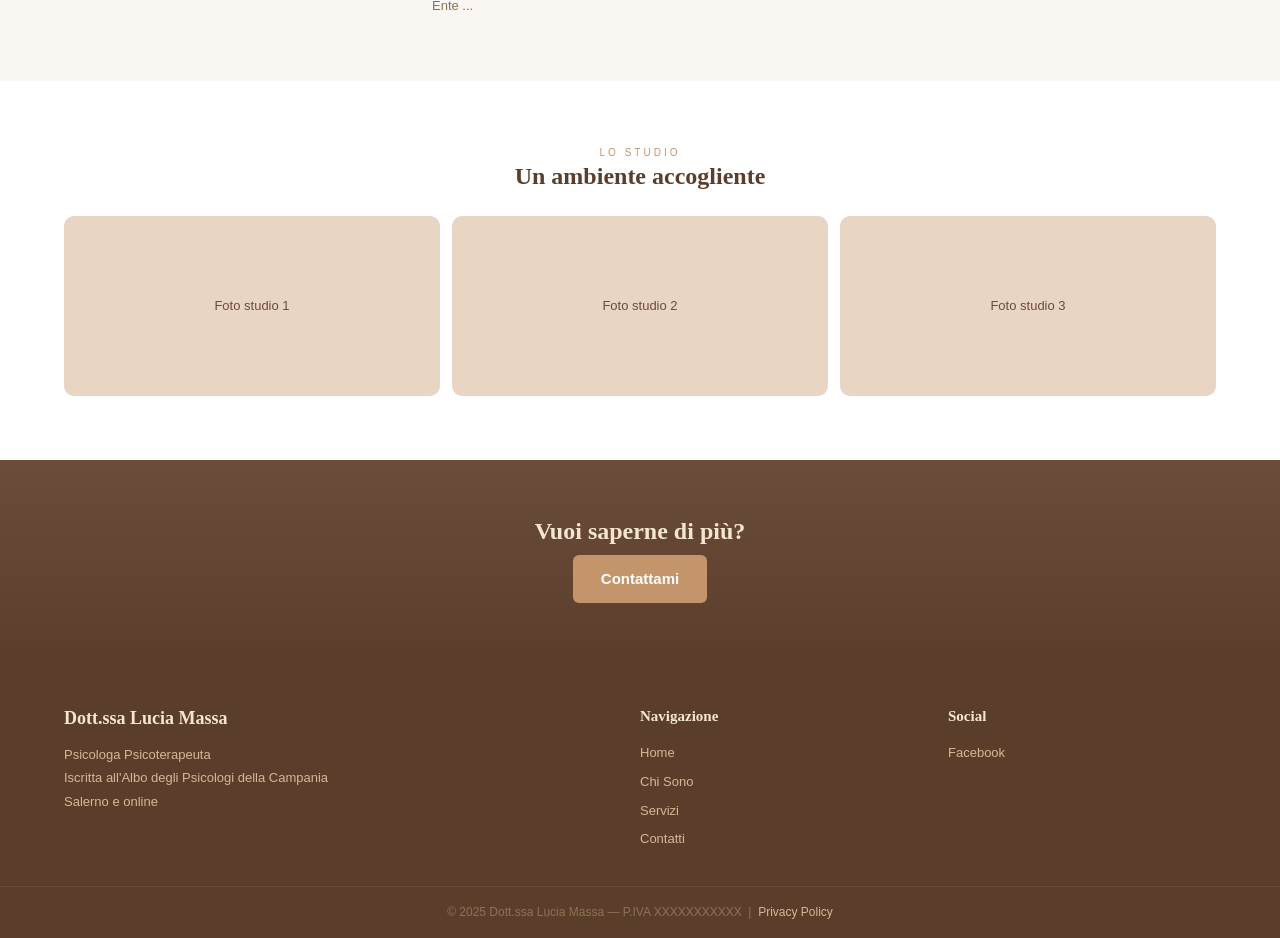
==== commit a46249ef: "fix: address code review issues (a11y, SEO, form validation) Co-Authored-By: Claude Opus 4.6 <norepl" ====
--- a/chi-sono.html
+++ b/chi-sono.html
@@ -215,7 +215,7 @@
     </div>
     <div class="footer-bottom">
       <div class="container">
-        <p>© 2024 Dott.ssa Lucia Massa — P.IVA XXXXXXXXXXX &nbsp;|&nbsp; <a href="privacy.html">Privacy Policy</a></p>
+        <p>© 2025 Dott.ssa Lucia Massa — P.IVA XXXXXXXXXXX &nbsp;|&nbsp; <a href="privacy.html">Privacy Policy</a></p>
       </div>
     </div>
   </footer>
--- a/css/style.css
+++ b/css/style.css
@@ -202,6 +202,10 @@
 }
 
 @media (prefers-reduced-motion: reduce) {
+  html {
+    scroll-behavior: auto;
+  }
+
   .fade-in {
     opacity: 1;
     transform: none;
@@ -948,7 +952,7 @@
   flex-shrink: 0;
 }
 
-.service-block-text h3 {
+.service-block-text h2 {
   font-size: 1.25rem;
   margin-bottom: 0.5rem;
 }
@@ -1224,12 +1228,12 @@
   transition: border-color var(--transition);
 }
 
-.form-group input:focus,
-.form-group select:focus,
-.form-group textarea:focus {
-  outline: none;
+.form-group input:focus-visible,
+.form-group select:focus-visible,
+.form-group textarea:focus-visible {
   border-color: var(--accent);
-  box-shadow: 0 0 0 3px rgba(196, 149, 106, 0.15);
+  outline: 2px solid var(--accent);
+  outline-offset: 2px;
 }
 
 .form-group textarea {
@@ -1388,6 +1392,10 @@
     grid-template-columns: 1fr;
   }
 
+  .contact-right {
+    order: -1;
+  }
+
   .prima-visita-grid {
     grid-template-columns: repeat(2, 1fr);
   }
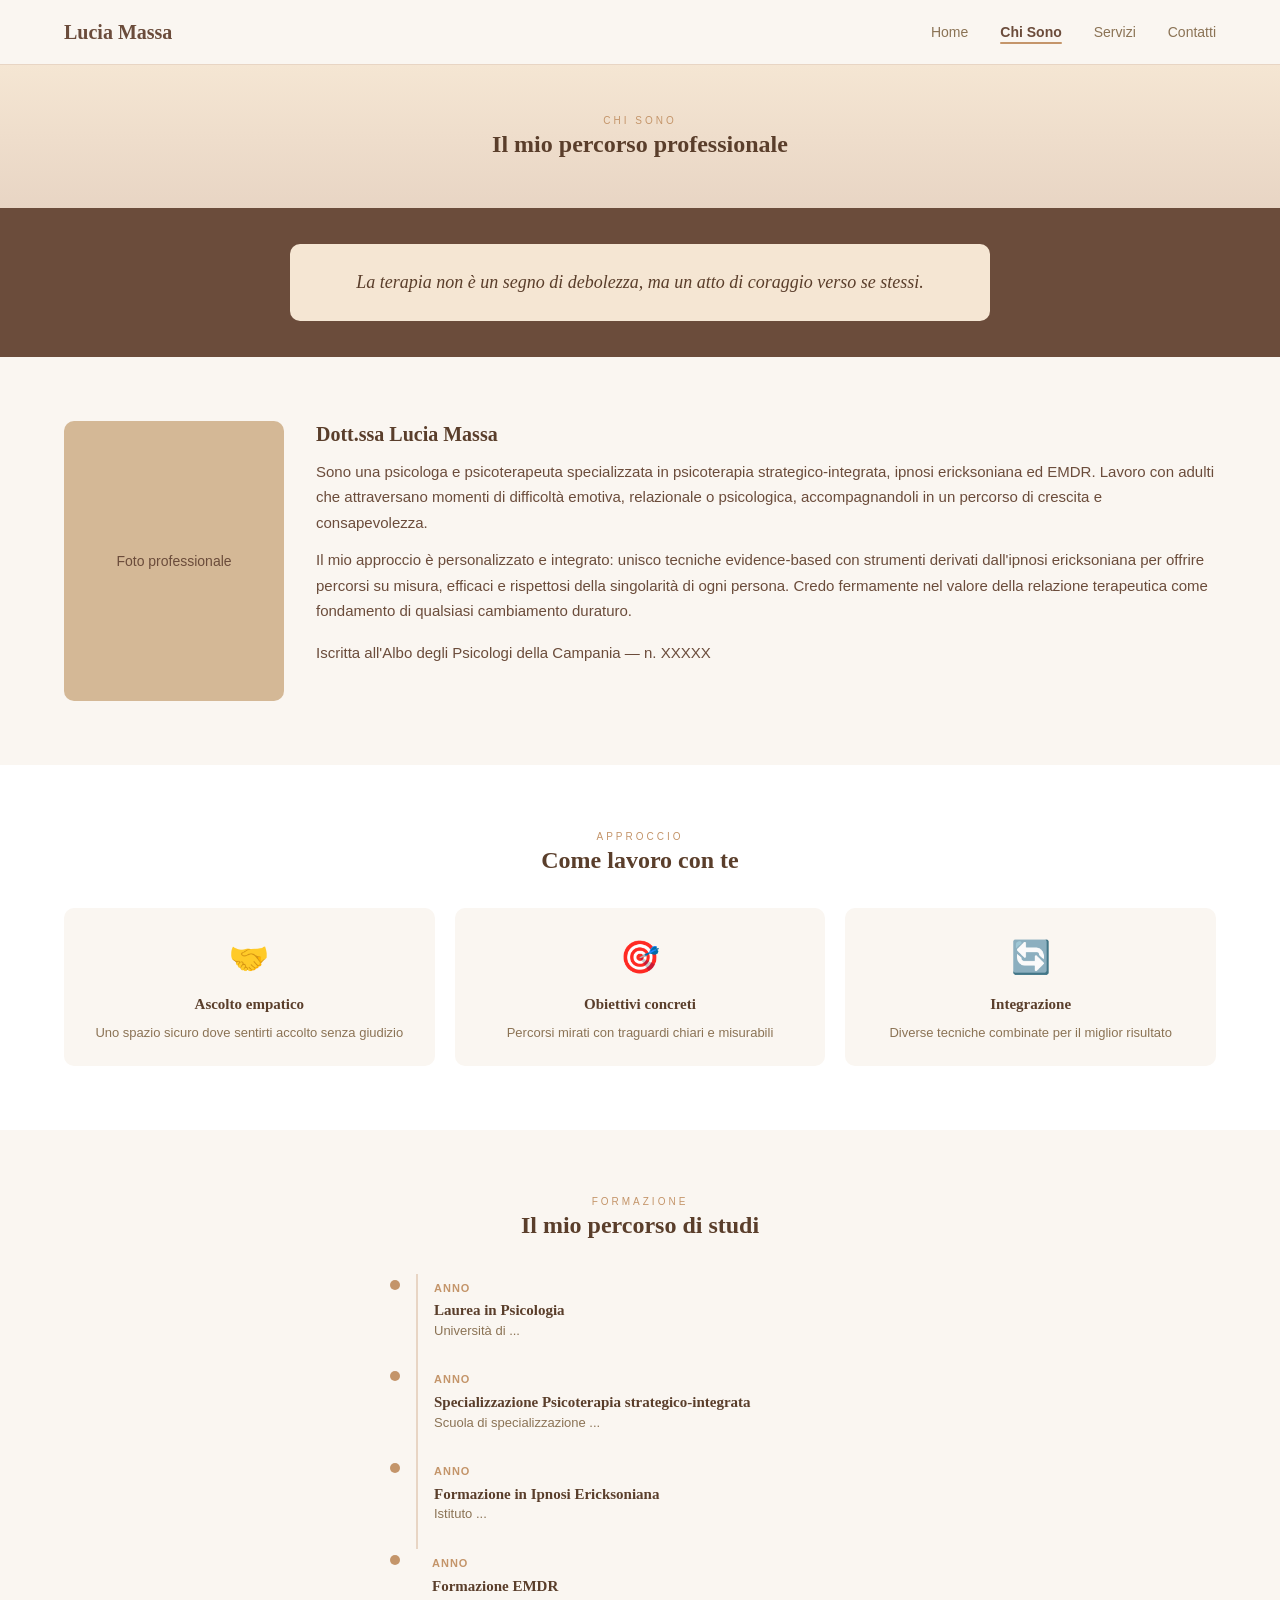
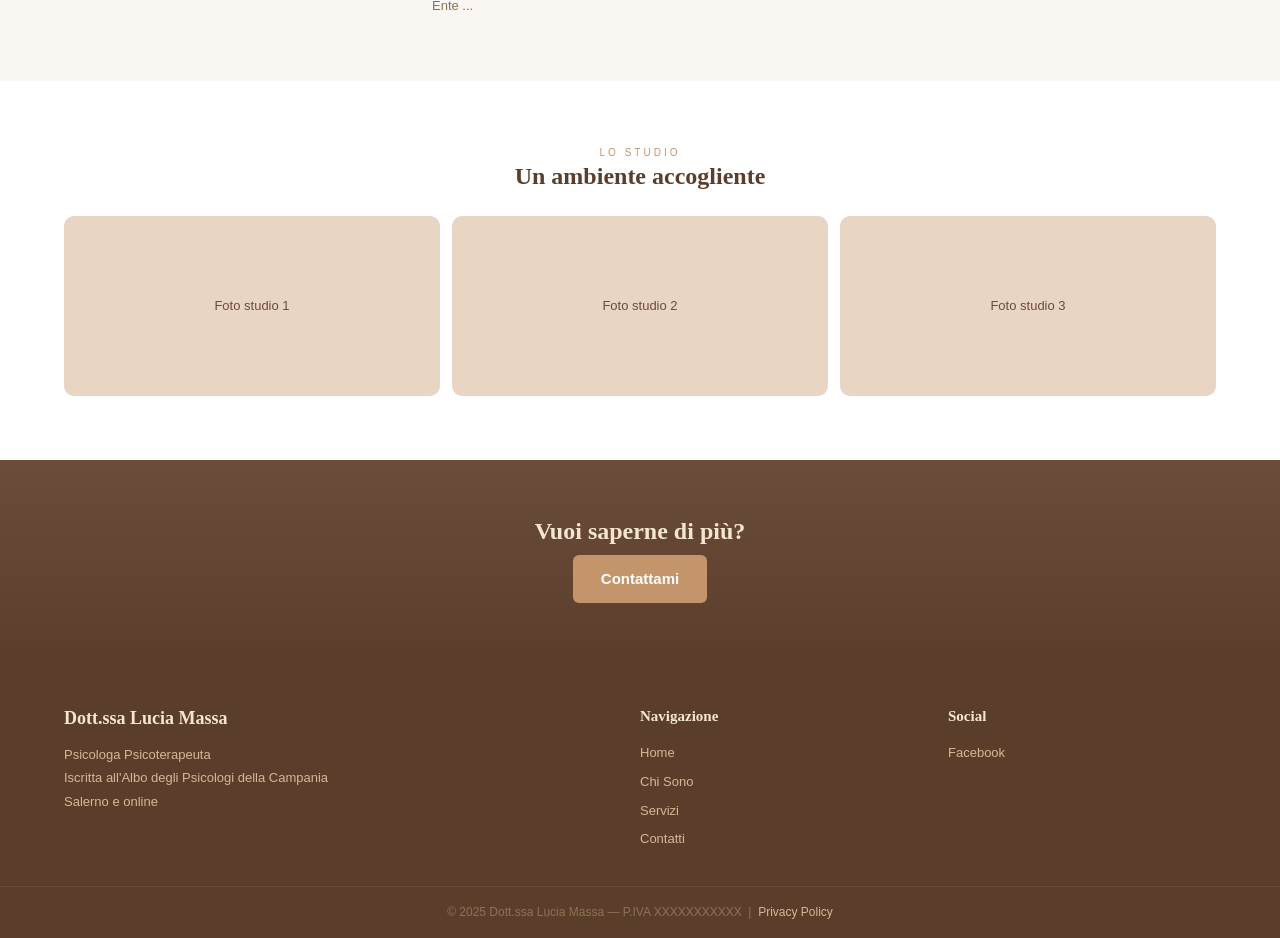
==== commit 2f6da4d4: "feat: replace Psicodiagnostica with EMDR across entire site Replaced all references to Psicodiagnost" ====
--- a/chi-sono.html
+++ b/chi-sono.html
@@ -11,6 +11,8 @@
   <meta property="og:description" content="Il percorso di formazione e l'approccio terapeutico della Dott.ssa Lucia Massa, psicologa e psicoterapeuta a Salerno.">
   <meta property="og:type" content="website">
   <meta property="og:locale" content="it_IT">
+  <meta property="og:image" content="img/lucia-hero.jpg">
+  <!-- TODO: Add og:url with final domain -->
 
   <!-- Schema.org JSON-LD -->
   <script type="application/ld+json">
@@ -90,7 +92,7 @@
           <div class="bio-photo-placeholder" aria-label="Foto professionale della Dott.ssa Lucia Massa">Foto professionale</div>
           <div class="bio-text">
             <h2>Dott.ssa Lucia Massa</h2>
-            <p>Sono una psicologa e psicoterapeuta specializzata in psicoterapia strategico-integrata, ipnosi ericksoniana e psicodiagnostica. Lavoro con adulti che attraversano momenti di difficoltà emotiva, relazionale o psicologica, accompagnandoli in un percorso di crescita e consapevolezza.</p>
+            <p>Sono una psicologa e psicoterapeuta specializzata in psicoterapia strategico-integrata, ipnosi ericksoniana ed EMDR. Lavoro con adulti che attraversano momenti di difficoltà emotiva, relazionale o psicologica, accompagnandoli in un percorso di crescita e consapevolezza.</p>
             <p>Il mio approccio è personalizzato e integrato: unisco tecniche evidence-based con strumenti derivati dall'ipnosi ericksoniana per offrire percorsi su misura, efficaci e rispettosi della singolarità di ogni persona. Credo fermamente nel valore della relazione terapeutica come fondamento di qualsiasi cambiamento duraturo.</p>
             <p class="bio-albo">Iscritta all'Albo degli Psicologi della Campania — n. XXXXX</p>
           </div>
@@ -157,7 +159,7 @@
             <div class="timeline-dot"></div>
             <div class="timeline-content">
               <span class="timeline-year">ANNO</span>
-              <h3>Formazione in Psicodiagnostica</h3>
+              <h3>Formazione EMDR</h3>
               <p>Ente ...</p>
             </div>
           </div>
--- a/css/style.css
+++ b/css/style.css
@@ -714,13 +714,190 @@
    SOCIAL SECTION
    =========================== */
 .social-section {
-  background-color: var(--bg-primary);
-}
-
-.fb-embed-wrapper {
+  background-color: var(--bg-secondary);
+}
+
+.fb-featured-card {
+  display: flex;
+  max-width: 800px;
+  margin: 2rem auto 2.5rem;
+  background: white;
+  border-radius: 16px;
+  overflow: hidden;
+  box-shadow: 0 6px 30px rgba(90, 62, 43, 0.12);
+  text-decoration: none;
+  color: var(--text-dark);
+  transition: transform 0.3s ease, box-shadow 0.3s ease;
+}
+
+.fb-featured-card:hover {
+  transform: translateY(-4px);
+  box-shadow: 0 12px 40px rgba(90, 62, 43, 0.18);
+}
+
+.fb-featured-img {
+  flex: 0 0 280px;
+  min-height: 320px;
+}
+
+.fb-featured-img-placeholder {
+  width: 100%;
+  height: 100%;
+  background: linear-gradient(135deg, var(--bg-tertiary), var(--bg-warm));
+  display: flex;
+  align-items: center;
+  justify-content: center;
+  color: var(--text-light);
+  font-size: 0.875rem;
+}
+
+.fb-featured-content {
+  flex: 1;
+  padding: 2rem;
+  display: flex;
+  flex-direction: column;
+  text-align: left;
+}
+
+.fb-featured-header {
+  display: flex;
+  align-items: center;
+  gap: 0.75rem;
+  margin-bottom: 1.25rem;
+}
+
+.fb-featured-avatar-placeholder {
+  width: 48px;
+  height: 48px;
+  border-radius: 50%;
+  background: linear-gradient(135deg, var(--accent), var(--bg-warm));
+  display: flex;
+  align-items: center;
+  justify-content: center;
+  color: white;
+  font-family: var(--font-heading);
+  font-weight: bold;
+  font-size: 1rem;
+  flex-shrink: 0;
+}
+
+.fb-featured-name {
+  font-family: var(--font-heading);
+  font-size: 1.15rem;
+  font-weight: bold;
+  color: var(--text-dark);
+}
+
+.fb-featured-handle {
+  font-size: 0.8rem;
+  color: var(--text-light);
+}
+
+.fb-featured-text {
+  font-size: 0.95rem;
+  line-height: 1.7;
+  color: var(--text-mid);
+  flex: 1;
+}
+
+.fb-featured-stats {
+  display: flex;
+  gap: 0.5rem;
+  font-size: 0.8rem;
+  color: var(--text-light);
+  margin-top: 1.25rem;
+  padding-top: 1rem;
+  border-top: 1px solid var(--bg-tertiary);
+}
+
+.fb-featured-btn {
+  display: inline-flex;
+  align-items: center;
+  gap: 0.5rem;
+  margin-top: 1.25rem;
+  padding: 0.7rem 1.5rem;
+  background: #1877f2;
+  color: white;
+  border-radius: 8px;
+  font-size: 0.9rem;
+  font-weight: 600;
+  align-self: flex-start;
+  transition: background 0.2s ease;
+}
+
+.fb-featured-card:hover .fb-featured-btn {
+  background: #1565c0;
+}
+
+.fb-featured-btn-icon {
+  font-family: Georgia, serif;
+  font-weight: bold;
+  font-size: 1.1rem;
+}
+
+.social-cards {
+  display: flex;
+  justify-content: center;
+  gap: 1.5rem;
+  flex-wrap: wrap;
+  margin-top: 2rem;
+}
+
+.social-card {
+  background: white;
+  border-radius: 10px;
+  padding: 1.5rem;
+  width: 260px;
+  box-shadow: 0 4px 15px rgba(90, 62, 43, 0.1);
+  transition: transform 0.3s ease, box-shadow 0.3s ease;
+  text-decoration: none;
+  color: var(--text-dark);
+  display: block;
+}
+
+.social-card:nth-child(1) {
+  transform: rotate(-2deg);
+}
+
+.social-card:nth-child(2) {
+  transform: rotate(1.5deg);
+}
+
+.social-card:nth-child(3) {
+  transform: rotate(-1deg);
+}
+
+.social-card:hover {
+  transform: rotate(0deg) translateY(-5px);
+  box-shadow: 0 8px 25px rgba(90, 62, 43, 0.15);
+}
+
+.social-card-icon {
+  font-size: 2rem;
+  margin-bottom: 0.75rem;
+}
+
+.social-card-title {
+  font-family: var(--font-heading);
+  font-size: 1.1rem;
+  color: var(--text-dark);
+  margin-bottom: 0.5rem;
+}
+
+.social-card-text {
+  font-size: 0.875rem;
+  color: var(--text-light);
+  line-height: 1.5;
+}
+
+.social-card-cta {
+  display: inline-block;
   margin-top: 1rem;
-  display: flex;
-  justify-content: center;
+  font-size: 0.8rem;
+  font-weight: 600;
+  color: var(--accent);
+  text-transform: uppercase;
+  letter-spacing: 1px;
 }
 
 /* ===========================
@@ -1396,6 +1573,29 @@
     order: -1;
   }
 
+  .fb-featured-card {
+    flex-direction: column;
+  }
+
+  .fb-featured-img {
+    flex: none;
+    min-height: 200px;
+  }
+
+  .fb-featured-content {
+    padding: 1.5rem;
+  }
+
+  .social-card {
+    width: 100%;
+  }
+
+  .social-card:nth-child(1),
+  .social-card:nth-child(2),
+  .social-card:nth-child(3) {
+    transform: none;
+  }
+
   .prima-visita-grid {
     grid-template-columns: repeat(2, 1fr);
   }
